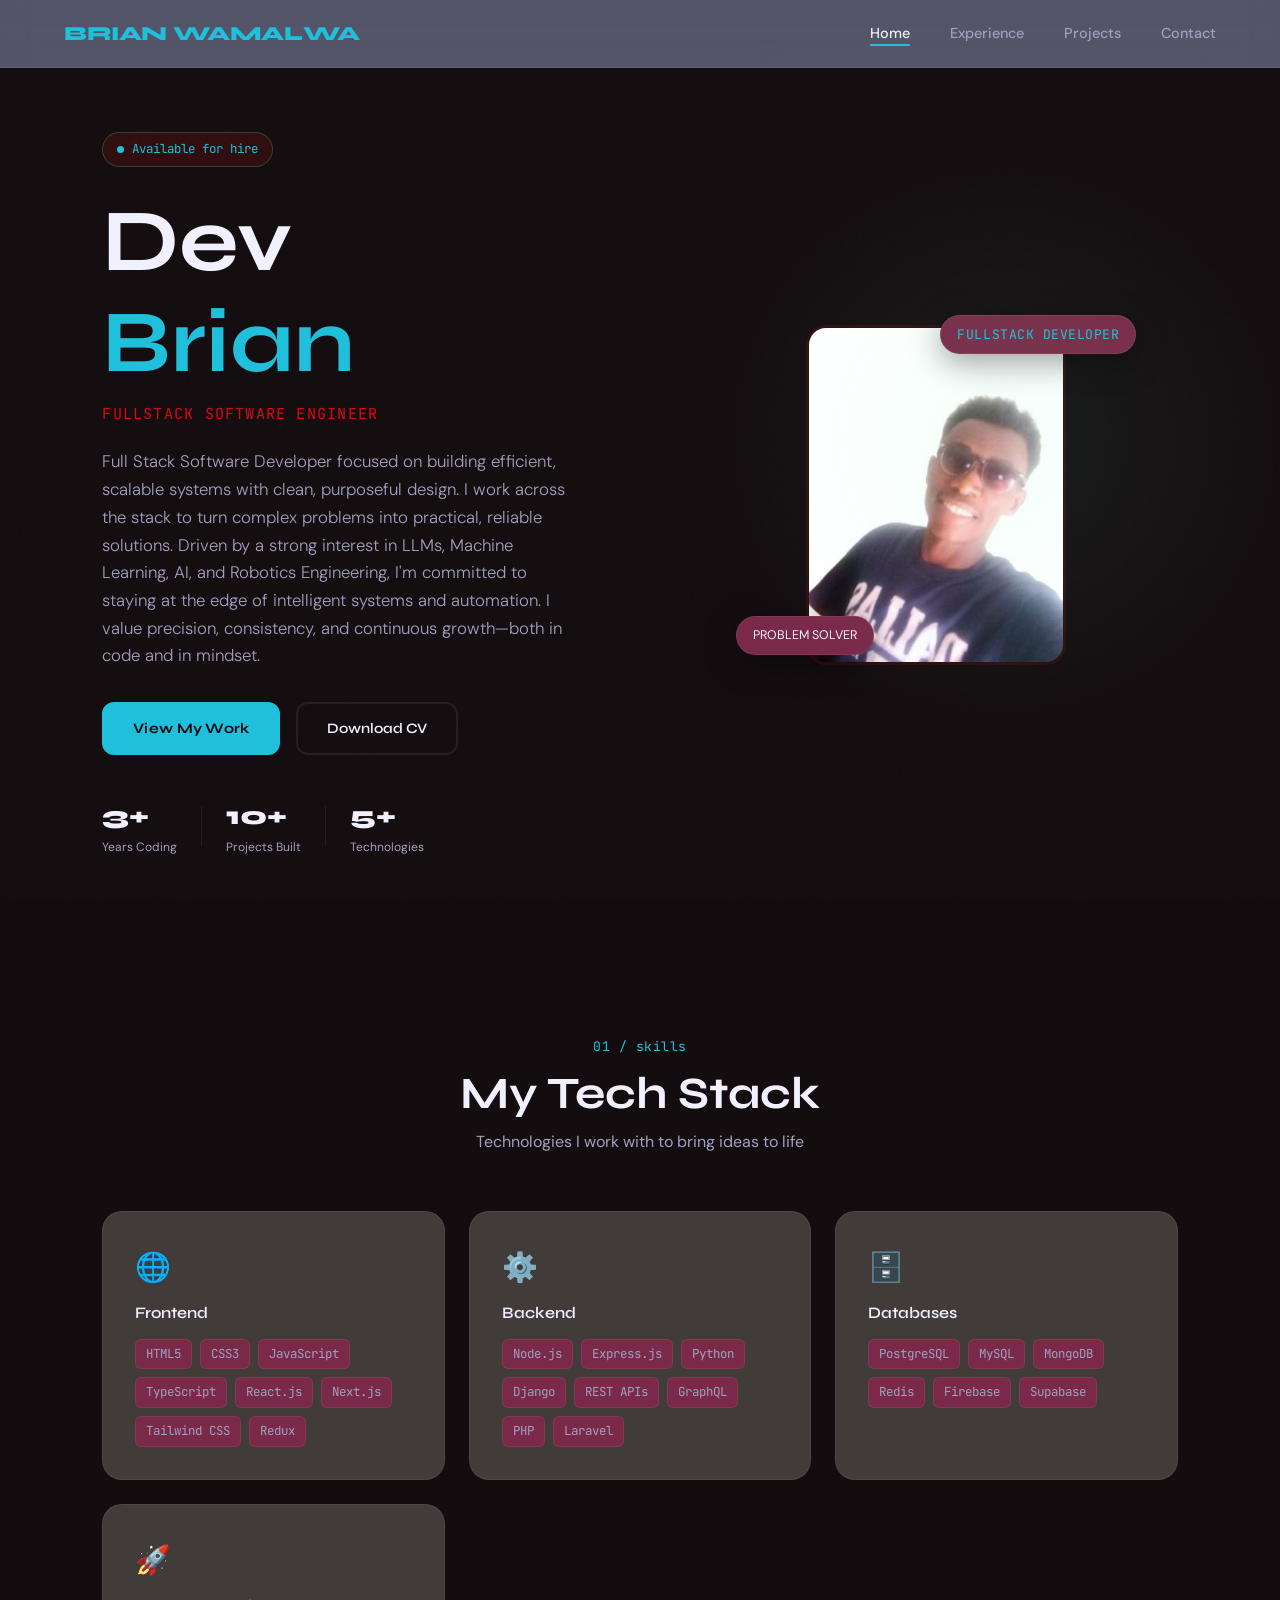
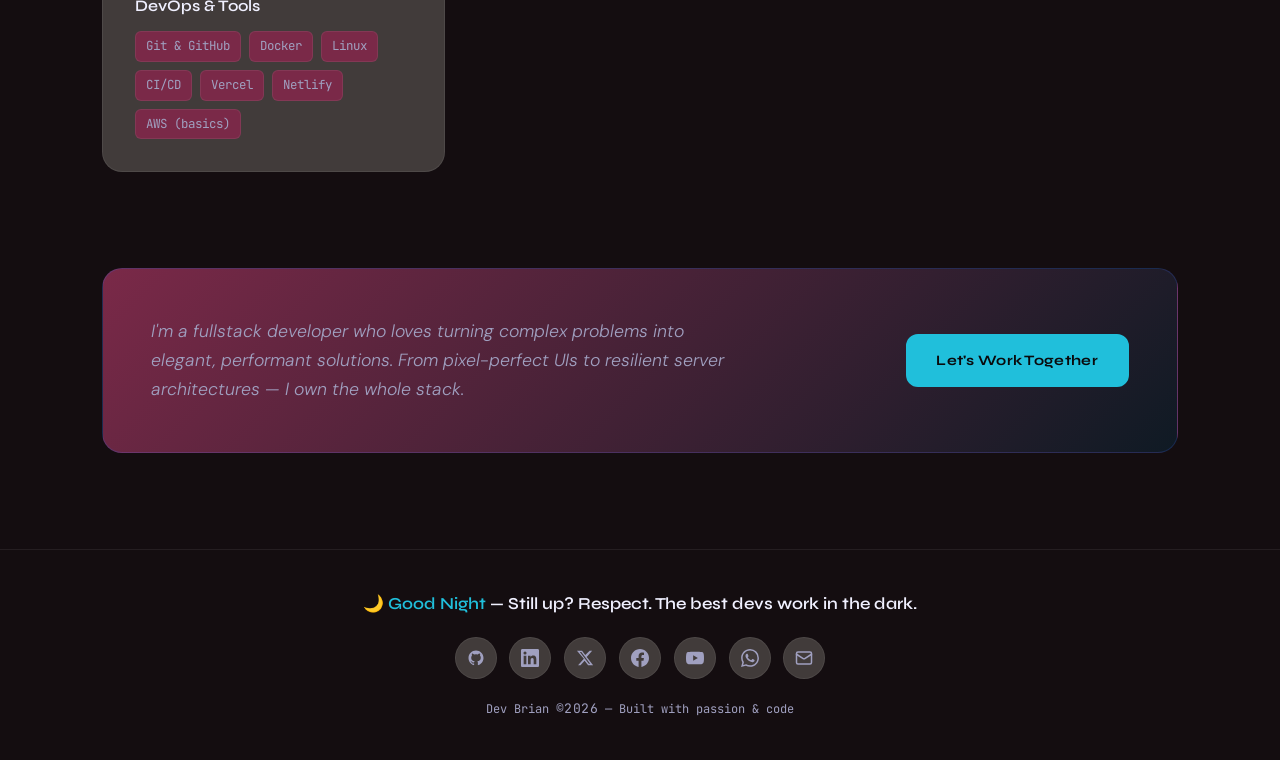
==== index.html @ 8bc1c00a "initial commit" ====
<!DOCTYPE html>
<html lang="en">

<head>
    <meta charset="UTF-8" />
    <meta name="viewport" content="width=device-width, initial-scale=1.0" />
    <title>Dev Brian | Fullstack Software Engineer</title>
    <link rel="preconnect" href="https://fonts.googleapis.com">
    <link rel="preconnect" href="https://fonts.gstatic.com" crossorigin>
    <link
        href="https://fonts.googleapis.com/css2?family=Syne:wght@400;600;700;800&family=DM+Sans:ital,wght@0,300;0,400;0,500;1,300&family=JetBrains+Mono:wght@400;500&display=swap"
        rel="stylesheet">
    <link rel="stylesheet" href="style.css">
</head>

<body>

    <!-- NAV -->
    <nav class="navbar">
        <div class="nav-brand">BRIAN WAMALWA</div>
        <button class="nav-toggle" id="navToggle" aria-label="Toggle menu">
            <span></span><span></span><span></span>
        </button>
        <ul class="nav-links" id="navLinks">
            <li><a href="index.html" class="active">Home</a></li>
            <li><a href="experience.html">Experience</a></li>
            <li><a href="projects.html">Projects</a></li>
            <li><a href="contact.html">Contact</a></li>
        </ul>
    </nav>

    <!-- HERO -->
    <section class="hero">
        <div class="hero-left">
            <div class="hero-tag"><span class="dot"></span> Available for hire</div>
            <h1 class="hero-name">Dev<br><span class="accent">Brian</span></h1>
            <p class="hero-title">Fullstack Software Engineer</p>
            <p class="hero-bio">
                <!-- UPDATE YOUR BIO HERE -->
                Full Stack Software Developer focused on building efficient, scalable systems with clean, purposeful
                design. I work
                across the stack to turn complex problems into practical, reliable solutions.

                Driven by a strong interest in LLMs, Machine Learning, AI, and Robotics Engineering, I'm committed to
                staying at the
                edge of intelligent systems and automation. I value precision, consistency, and continuous growth—both
                in code and in mindset.
            </p>
            <div class="hero-cta">
                <a href="projects.html" class="btn-primary">View My Work</a>
                <a href="public/resume.pdf" class="btn-outline" download>Download CV</a>
            </div>
            <div class="hero-stats">
                <div class="stat">
                    <span class="stat-num"><!-- UPDATE -->3+</span>
                    <span class="stat-label">Years Coding</span>
                </div>
                <div class="stat-divider"></div>
                <div class="stat">
                    <span class="stat-num"><!-- UPDATE -->10+</span>
                    <span class="stat-label">Projects Built</span>
                </div>
                <div class="stat-divider"></div>
                <div class="stat">
                    <span class="stat-num"><!-- UPDATE -->5+</span>
                    <span class="stat-label">Technologies</span>
                </div>
            </div>
        </div>
        <div class="hero-right">
            <div class="hero-img-wrap">

                <!-- REPLACE src WITH YOUR PHOTO -->
                <img src="public/brian.jpg" alt="Dev Brian" class="hero-img"
                    onerror="this.style.display='none';this.parentElement.querySelector('.hero-img-placeholder').style.display='flex'">
                <div class="hero-img-placeholder">DB</div>
            </div>
            <div class="floating-badge badge-1"><span class="mono">FULLSTACK DEVELOPER</span></div>
            <div class="floating-badge badge-2"> PROBLEM SOLVER</div>
        </div>
    </section>

    <!-- SKILLS -->
    <section class="skills-section" id="skills">
        <div class="section-header">
            <span class="section-label mono">01 / skills</span>
            <h2>My Tech Stack</h2>
            <p class="section-sub">Technologies I work with to bring ideas to life</p>
        </div>

        <div class="skills-grid">

            <div class="skill-card">
                <div class="skill-card-icon">🌐</div>
                <h3>Frontend</h3>
                <div class="skill-tags">
                    <span>HTML5</span><span>CSS3</span><span>JavaScript</span>
                    <span>TypeScript</span><span>React.js</span><span>Next.js</span>
                    <span>Tailwind CSS</span><span>Redux</span>
                </div>
            </div>

            <div class="skill-card">
                <div class="skill-card-icon">⚙️</div>
                <h3>Backend</h3>
                <div class="skill-tags">
                    <span>Node.js</span><span>Express.js</span><span>Python</span>
                    <span>Django</span><span>REST APIs</span><span>GraphQL</span>
                    <span>PHP</span><span>Laravel</span>
                </div>
            </div>

            <div class="skill-card">
                <div class="skill-card-icon">🗄️</div>
                <h3>Databases</h3>
                <div class="skill-tags">
                    <span>PostgreSQL</span><span>MySQL</span><span>MongoDB</span>
                    <span>Redis</span><span>Firebase</span><span>Supabase</span>
                </div>
            </div>

            <div class="skill-card">
                <div class="skill-card-icon">🚀</div>
                <h3>DevOps & Tools</h3>
                <div class="skill-tags">
                    <span>Git & GitHub</span><span>Docker</span><span>Linux</span>
                    <span>CI/CD</span><span>Vercel</span><span>Netlify</span>
                    <span>AWS (basics)</span>
                </div>
            </div>

        </div>
    </section>


    <!-- ABOUT STRIP -->
    <section class="about-strip">
        <div class="about-strip-inner">
            <p class="about-strip-text">
                <!-- UPDATE THIS BIO STRIP AS NEEDED -->
                I'm a fullstack developer who loves turning complex problems into elegant, performant solutions. From
                pixel-perfect UIs to resilient server architectures — I own the whole stack.
            </p>
            <a href="contact.html" class="btn-primary">Let's Work Together</a>
        </div>
    </section>

    <!-- FOOTER -->
    <footer class="footer">
        <p class="footer-greeting" id="footerGreeting"></p>
        <div class="footer-socials">
            <!-- UPDATE each href with your actual profile links -->
            <a href="https://github.com/Brisoft-ke" target="_blank" class="footer-social-link" title="GitHub">
                <svg width="18" height="18" viewBox="0 0 24 24" fill="currentColor">
                    <path
                        d="M12 2C6.477 2 2 6.477 2 12c0 4.418 2.865 8.166 6.839 9.489.5.092.682-.217.682-.482 0-.237-.009-.868-.013-1.703-2.782.604-3.369-1.342-3.369-1.342-.454-1.155-1.11-1.463-1.11-1.463-.908-.62.069-.608.069-.608 1.003.07 1.531 1.03 1.531 1.03.892 1.529 2.341 1.087 2.91.832.092-.647.35-1.088.636-1.338-2.22-.253-4.555-1.11-4.555-4.943 0-1.091.39-1.984 1.029-2.683-.103-.253-.446-1.27.098-2.647 0 0 .84-.269 2.75 1.025A9.564 9.564 0 0112 6.844a9.59 9.59 0 012.504.337c1.909-1.294 2.747-1.025 2.747-1.025.546 1.377.202 2.394.1 2.647.64.699 1.028 1.592 1.028 2.683 0 3.842-2.339 4.687-4.566 4.935.359.309.678.919.678 1.852 0 1.336-.012 2.415-.012 2.741 0 .267.18.578.688.48C19.138 20.163 22 16.418 22 12c0-5.523-4.477-10-10-10z" />
                </svg>
            </a>
            <a href="https://linkedin.com/in/dev-brian-3a4707363" target="_blank" class="footer-social-link"
                title="LinkedIn">
                <svg width="18" height="18" viewBox="0 0 24 24" fill="currentColor">
                    <path
                        d="M20.447 20.452h-3.554v-5.569c0-1.328-.027-3.037-1.852-3.037-1.853 0-2.136 1.445-2.136 2.939v5.667H9.351V9h3.414v1.561h.046c.477-.9 1.637-1.85 3.37-1.85 3.601 0 4.267 2.37 4.267 5.455v6.286zM5.337 7.433a2.062 2.062 0 01-2.063-2.065 2.064 2.064 0 112.063 2.065zm1.782 13.019H3.555V9h3.564v11.452zM22.225 0H1.771C.792 0 0 .774 0 1.729v20.542C0 23.227.792 24 1.771 24h20.451C23.2 24 24 23.227 24 22.271V1.729C24 .774 23.2 0 22.222 0h.003z" />
                </svg>
            </a>
            <a href="https://twitter.com/dev_brianke" target="_blank" class="footer-social-link" title="Twitter / X">
                <svg width="18" height="18" viewBox="0 0 24 24" fill="currentColor">
                    <path
                        d="M18.244 2.25h3.308l-7.227 8.26 8.502 11.24H16.17l-4.714-6.231-5.401 6.231H2.744l7.737-8.835L1.254 2.25H8.08l4.253 5.622zm-1.161 17.52h1.833L7.084 4.126H5.117z" />

                </svg>
                <a href="https://www.facebook.com/profile.php?id=100082407910620" target="_blank"
                    class="footer-social-link" title="Facebook">
                    <svg width="18" height="18" viewBox="0 0 24 24" fill="currentColor">
                        <path
                            d="M24 12.073c0-6.627-5.373-12-12-12s-12 5.373-12 12c0 5.994 4.388 10.954 10.125 11.854v-8.385H7.078v-3.47h3.047V9.43c0-3.007 1.792-4.669 4.533-4.669 1.312 0 2.686.235 2.686.235v2.953H15.83c-1.491 0-1.956.925-1.956 1.874v2.25h3.328l-.532 3.47h-2.796v8.385C19.612 23.027 24 18.062 24 12.073z" />
                    </svg> </a>
                <a href="http://www.youtube.com/@Devbrian254" target="_blank" class="footer-social-link"
                    title="YouTube">
                    <svg width="18" height="18" viewBox="0 0 24 24" fill="currentColor">
                        <path
                            d="M23.498 6.186a3.016 3.016 0 0 0-2.122-2.136C19.505 3.545 12 3.545 12 3.545s-7.505 0-9.377.505A3.017 3.017 0 0 0 .502 6.186C0 8.07 0 12 0 12s0 3.93.502 5.814a3.016 3.016 0 0 0 2.122 2.136c1.871.505 9.376.505 9.376.505s7.505 0 9.377-.505a3.015 3.015 0 0 0 2.122-2.136C24 15.93 24 12 24 12s0-3.93-.502-5.814zM9.545 15.568V8.432L15.818 12l-6.273 3.568z" />
                    </svg> </a>
            </a>
            <a href="https://wa.me/254721611767" target="_blank" class="footer-social-link" title="WhatsApp">
                <svg width="18" height="18" viewBox="0 0 24 24" fill="currentColor">
                    <path
                        d="M17.472 14.382c-.297-.149-1.758-.867-2.03-.967-.273-.099-.471-.148-.67.15-.197.297-.767.966-.94 1.164-.173.199-.347.223-.644.075-.297-.15-1.255-.463-2.39-1.475-.883-.788-1.48-1.761-1.653-2.059-.173-.297-.018-.458.13-.606.134-.133.298-.347.446-.52.149-.174.198-.298.298-.497.099-.198.05-.371-.025-.52-.075-.149-.669-1.612-.916-2.207-.242-.579-.487-.5-.669-.51-.173-.008-.371-.01-.57-.01-.198 0-.52.074-.792.372-.272.297-1.04 1.016-1.04 2.479 0 1.462 1.065 2.875 1.213 3.074.149.198 2.096 3.2 5.077 4.487.709.306 1.262.489 1.694.625.712.227 1.36.195 1.871.118.571-.085 1.758-.719 2.006-1.413.248-.694.248-1.289.173-1.413-.074-.124-.272-.198-.57-.347m-5.421 7.403h-.004a9.87 9.87 0 01-5.031-1.378l-.361-.214-3.741.982.998-3.648-.235-.374a9.86 9.86 0 01-1.51-5.26c.001-5.45 4.436-9.884 9.888-9.884 2.64 0 5.122 1.03 6.988 2.898a9.825 9.825 0 012.893 6.994c-.003 5.45-4.437 9.884-9.885 9.884m8.413-18.297A11.815 11.815 0 0012.05 0C5.495 0 .16 5.335.157 11.892c0 2.096.547 4.142 1.588 5.945L.057 24l6.305-1.654a11.882 11.882 0 005.683 1.448h.005c6.554 0 11.89-5.335 11.893-11.893a11.821 11.821 0 00-3.48-8.413z" />
                </svg>
            </a>
            <a href="mailto:wamalwabrian337@gmail.com" class="footer-social-link" title="Email">
                <svg width="18" height="18" viewBox="0 0 24 24" fill="none" stroke="currentColor" stroke-width="2"
                    stroke-linecap="round" stroke-linejoin="round">
                    <rect x="2" y="4" width="20" height="16" rx="2" />
                    <path d="m22 7-8.97 5.7a1.94 1.94 0 0 1-2.06 0L2 7" />
                </svg>
            </a>
        </div>
        <p class="footer-copy">Dev Brian <span class="mono">©2026</span> — Built with passion & code</p>
    </footer>

    <script src="main.js"></script>
</body>

</html>
---- style.css ----
/* ============================================================
   DEV BRIAN PORTFOLIO — style.css
   Dark theme · Syne + DM Sans + JetBrains Mono
   ============================================================ */

/* ---------- RESET & VARIABLES ---------- */
*,
*::before,
*::after {
    box-sizing: border-box;
    margin: 0;
    padding: 0;
}

:root {
    /* ── Backgrounds ── */
    --bg: #140d10;
    --bg2: #413b3a;
    --bg3: #7a2948;
    --border: rgba(255, 255, 255, 0.07);

    /* ── Text ── */
    --text: #f0f0ff;
    --text-muted: #a0a0c0;

    /* ── Accents ── */
    --accent: #20bfdb;
    --accent2: #d60a14;
    --accent-dim: rgba(236, 26, 11, 0.12);
    --accent-cyan: #05c2e7;

    /* ── Unchanged ── */
    --font-display: 'Syne', sans-serif;
    --font-body: 'DM Sans', sans-serif;
    --font-mono: 'JetBrains Mono', monospace;
    --radius: 12px;
    --radius-lg: 20px;
    --nav-h: 68px;
    --transition: 0.3s cubic-bezier(0.4, 0, 0.2, 1);
}


html {
    scroll-behavior: smooth;
}

body {
    background: var(--bg);
    color: var(--text);
    font-family: var(--font-body);
    font-size: 16px;
    line-height: 1.65;
    min-height: 100vh;
    overflow-x: hidden;
}

/* noise grain overlay */
body::before {
    content: '';
    position: fixed;
    inset: 0;
    background-image: url("data:image/svg+xml,%3Csvg viewBox='0 0 256 256' xmlns='http://www.w3.org/2000/svg'%3E%3Cfilter id='n'%3E%3CfeTurbulence type='fractalNoise' baseFrequency='0.9' numOctaves='4' stitchTiles='stitch'/%3E%3C/filter%3E%3Crect width='100%25' height='100%25' filter='url(%23n)' opacity='0.03'/%3E%3C/svg%3E");
    pointer-events: none;
    z-index: 0;
    opacity: 0.5;
}

/* ---------- TYPOGRAPHY ---------- */
h1,
h2,
h3 {
    font-family: var(--font-display);
    font-weight: 700;
    line-height: 1.15;
}

h1 {
    font-size: clamp(2.8rem, 7vw, 5.5rem);
}

h2 {
    font-size: clamp(1.8rem, 4vw, 2.8rem);
}

h3 {
    font-size: 1.15rem;
    font-weight: 600;
}

.mono {
    font-family: var(--font-mono);
    font-size: 0.82rem;
    letter-spacing: 0.04em;
}

.accent {
    color: var(--accent);
}

a {
    color: inherit;
    text-decoration: none;
}

/* ---------- NAVBAR ---------- */
.navbar {
    position: fixed;
    top: 0;
    left: 0;
    right: 0;
    z-index: 100;
    display: flex;
    align-items: center;
    justify-content: space-between;
    height: var(--nav-h);
    padding: 0 clamp(1.5rem, 5vw, 4rem);
    background: rgba(94, 98, 121, 0.85);
    backdrop-filter: blur(16px);
    border-bottom: 1px solid var(--border);
}

.nav-brand {
    font-family: var(--font-display);
    font-weight: 800;
    font-size: 1.25rem;
    color: var(--accent);
    letter-spacing: -0.02em;
}

.nav-links {
    list-style: none;
    display: flex;
    gap: 2.5rem;
}

.nav-links a {
    font-size: 0.9rem;
    font-weight: 500;
    color: var(--text-muted);
    position: relative;
    transition: color var(--transition);
}

.nav-links a::after {
    content: '';
    position: absolute;
    bottom: -4px;
    left: 0;
    width: 0;
    height: 2px;
    background: var(--accent);
    transition: width var(--transition);
    border-radius: 2px;
}

.nav-links a:hover,
.nav-links a.active {
    color: var(--text);
}

.nav-links a:hover::after,
.nav-links a.active::after {
    width: 100%;
}

.nav-toggle {
    display: none;
    flex-direction: column;
    gap: 5px;
    background: none;
    border: none;
    cursor: pointer;
    padding: 4px;
}

.nav-toggle span {
    display: block;
    width: 24px;
    height: 2px;
    background: var(--text);
    border-radius: 2px;
    transition: var(--transition);
}

/* ---------- HERO ---------- */
.hero {
    min-height: 100vh;
    padding: calc(var(--nav-h) + 4rem) clamp(1.5rem, 8vw, 8rem) 5rem;
    display: flex;
    align-items: center;
    gap: 4rem;
    position: relative;
}

/* radial glow behind hero */
.hero::after {
    content: '';
    position: absolute;
    top: 15%;
    left: 55%;
    width: 600px;
    height: 600px;
    background: radial-gradient(circle, rgba(110, 255, 194, 0.07) 0%, transparent 70%);
    pointer-events: none;
}

.hero-left {
    flex: 1;
    max-width: 600px;
}

.hero-right {
    flex: 0 0 340px;
    position: relative;
    display: flex;
    justify-content: center;
}

.hero-tag {
    display: inline-flex;
    align-items: center;
    gap: 8px;
    background: var(--accent-dim);
    border: 1px solid rgba(110, 255, 194, 0.2);
    border-radius: 100px;
    padding: 6px 14px;
    font-size: 0.78rem;
    font-family: var(--font-mono);
    color: var(--accent);
    margin-bottom: 1.5rem;
    animation: fadeUp 0.6s ease both;
}

.dot {
    width: 7px;
    height: 7px;
    border-radius: 50%;
    background: var(--accent);
    animation: pulse 2s ease infinite;
}

@keyframes pulse {

    0%,
    100% {
        opacity: 1;
        transform: scale(1);
    }

    50% {
        opacity: 0.4;
        transform: scale(0.7);
    }
}

.hero-name {
    animation: fadeUp 0.7s 0.1s ease both;
    margin-bottom: 0.5rem;
}

.hero-title {
    font-family: var(--font-mono);
    font-size: 0.95rem;
    color: var(--accent2);
    letter-spacing: 0.08em;
    text-transform: uppercase;
    margin-bottom: 1.4rem;
    animation: fadeUp 0.7s 0.2s ease both;
}

.hero-bio {
    font-size: 1.05rem;
    color: var(--text-muted);
    max-width: 480px;
    margin-bottom: 2rem;
    font-weight: 300;
    animation: fadeUp 0.7s 0.3s ease both;
}

.hero-cta {
    display: flex;
    gap: 1rem;
    flex-wrap: wrap;
    margin-bottom: 2.5rem;
    animation: fadeUp 0.7s 0.4s ease both;
}

.btn-primary {
    display: inline-block;
    background: var(--accent);
    color: #0a0a0c;
    font-family: var(--font-display);
    font-weight: 700;
    font-size: 0.9rem;
    padding: 0.8rem 1.8rem;
    border-radius: var(--radius);
    transition: var(--transition);
    letter-spacing: 0.02em;
    border: 2px solid var(--accent);
}

.btn-primary:hover {
    background: transparent;
    color: var(--accent);
    transform: translateY(-2px);
    box-shadow: 0 8px 30px rgba(110, 255, 194, 0.15);
}

.btn-outline {
    display: inline-block;
    background: transparent;
    color: var(--text);
    font-family: var(--font-display);
    font-weight: 600;
    font-size: 0.9rem;
    padding: 0.8rem 1.8rem;
    border-radius: var(--radius);
    border: 2px solid var(--border);
    transition: var(--transition);
}

.btn-outline:hover {
    border-color: var(--accent);
    color: var(--accent);
    transform: translateY(-2px);
}

.hero-stats {
    display: flex;
    align-items: center;
    gap: 1.5rem;
    animation: fadeUp 0.7s 0.5s ease both;
}

.stat {
    display: flex;
    flex-direction: column;
}

.stat-num {
    font-family: var(--font-display);
    font-size: 1.6rem;
    font-weight: 800;
    color: var(--text);
}

.stat-label {
    font-size: 0.75rem;
    color: var(--text-muted);
}

.stat-divider {
    width: 1px;
    height: 40px;
    background: var(--border);
}

/* Hero image */
.hero-img-wrap {
    position: relative;
    width: 260px;
    height: 340px;
    /* taller to fit portrait photo */
    animation: fadeUp 0.8s 0.3s ease both;
}

.hero-img {
    width: 260px;
    height: 340px;
    border-radius: 20px;
    object-fit: cover;
    object-position: top center;
    display: block;
    border: 3px solid var(--accent-dim);
    transition: transform 0.3s ease;
}

.hero-img:hover {
    transform: scale(1.05);
}

.hero-img-placeholder {
    width: 260px;
    height: 260px;
    border-radius: 20px;
    background: var(--bg3);
    border: 3px solid var(--border);
    display: none;
    align-items: center;
    justify-content: center;
    font-family: var(--font-display);
    font-size: 3rem;
    font-weight: 800;
    color: var(--accent);
}


.floating-badge {
    position: absolute;
    background: var(--bg3);
    border: 1px solid var(--border);
    border-radius: 100px;
    padding: 8px 16px;
    font-size: 0.78rem;
    white-space: nowrap;
    box-shadow: 0 8px 32px rgba(0, 0, 0, 0.4);
}

.badge-1 {
    top: -10px;
    right: -30px;
    color: var(--accent);
    animation: float1 4s ease-in-out infinite;
}

.badge-2 {
    bottom: 10px;
    left: -30px;
    animation: float2 4s 1s ease-in-out infinite;
}

@keyframes float1 {

    0%,
    100% {
        transform: translateY(0)
    }

    50% {
        transform: translateY(-10px)
    }
}

@keyframes float2 {

    0%,
    100% {
        transform: translateY(0)
    }

    50% {
        transform: translateY(8px)
    }
}

/* ---------- SECTION COMMONS ---------- */
.section-header {
    text-align: center;
    margin-bottom: 3.5rem;
}

.section-label {
    display: inline-block;
    color: var(--accent);
    margin-bottom: 0.6rem;
}

.section-sub {
    color: var(--text-muted);
    margin-top: 0.6rem;
    font-size: 1rem;
}

/* ---------- SKILLS SECTION ---------- */
.skills-section {
    padding: 6rem clamp(1.5rem, 8vw, 8rem);
    position: relative;
}

.skills-grid {
    display: grid;
    grid-template-columns: repeat(auto-fit, minmax(260px, 1fr));
    gap: 1.5rem;
}

.skill-card {
    background: var(--bg2);
    border: 1px solid var(--border);
    border-radius: var(--radius-lg);
    padding: 2rem;
    transition: var(--transition);
    position: relative;
    overflow: hidden;
}

.skill-card::before {
    content: '';
    position: absolute;
    inset: 0;
    background: linear-gradient(135deg, rgba(110, 255, 194, 0.04) 0%, transparent 60%);
    opacity: 0;
    transition: var(--transition);
}

.skill-card:hover {
    border-color: rgba(110, 255, 194, 0.25);
    transform: translateY(-4px);
}

.skill-card:hover::before {
    opacity: 1;
}

.skill-card-icon {
    font-size: 1.8rem;
    margin-bottom: 0.8rem;
}

.skill-card h3 {
    margin-bottom: 1rem;
    font-size: 1rem;
    color: var(--text);
}

.skill-tags {
    display: flex;
    flex-wrap: wrap;
    gap: 0.5rem;
}

.skill-tags span {
    background: var(--bg3);
    border: 1px solid var(--border);
    border-radius: 6px;
    padding: 4px 10px;
    font-size: 0.78rem;
    font-family: var(--font-mono);
    color: var(--text-muted);
    transition: var(--transition);
}

.skill-card:hover .skill-tags span {
    border-color: rgba(110, 255, 194, 0.15);
    color: var(--text);
}

/* ---------- ABOUT STRIP ---------- */
.about-strip {
    margin: 0 clamp(1.5rem, 8vw, 8rem) 6rem;
    background: linear-gradient(135deg, var(--bg3) 0%, #0f1a24 100%);
    border: 1px solid rgba(61, 107, 250, 0.2);
    border-radius: var(--radius-lg);
    padding: 3rem;
}

.about-strip-inner {
    display: flex;
    align-items: center;
    justify-content: space-between;
    gap: 2rem;
    flex-wrap: wrap;
}

.about-strip-text {
    font-size: 1.1rem;
    color: var(--text-muted);
    max-width: 600px;
    font-style: italic;
    font-weight: 300;
}

/* ---------- PAGE HERO (inner pages) ---------- */
.page-hero {
    padding: calc(var(--nav-h) + 4rem) clamp(1.5rem, 8vw, 8rem) 3rem;
    display: flex;
    flex-direction: column;
    gap: 0.5rem;
}

.page-hero h1 {
    font-size: clamp(2.2rem, 5vw, 3.8rem);
}

.page-hero p {
    color: var(--text-muted);
    font-size: 1.05rem;
}

/* ---------- EXPERIENCE / TIMELINE ---------- */
.experience-section {
    padding: 1rem clamp(1.5rem, 8vw, 8rem) 6rem;
}

.timeline {
    position: relative;
    padding-left: 2rem;
}

.timeline::before {
    content: '';
    position: absolute;
    left: 7px;
    top: 0;
    bottom: 0;
    width: 2px;
    background: linear-gradient(to bottom, var(--accent), var(--accent2), transparent);
    border-radius: 2px;
}

.timeline-item {
    position: relative;
    padding-bottom: 3rem;
    padding-left: 2rem;
}

.timeline-dot {
    position: absolute;
    left: -2rem;
    top: 5px;
    width: 16px;
    height: 16px;
    border-radius: 50%;
    background: var(--accent);
    border: 3px solid var(--bg);
    box-shadow: 0 0 0 3px var(--accent-dim);
}

.timeline-content {
    background: var(--bg2);
    border: 1px solid var(--border);
    border-radius: var(--radius-lg);
    padding: 1.8rem;
    transition: var(--transition);
}

.timeline-content:hover {
    border-color: rgba(29, 4, 58, 0.2);
    transform: translateX(4px);
}

.timeline-meta {
    display: flex;
    gap: 1rem;
    align-items: center;
    margin-bottom: 0.6rem;
    flex-wrap: wrap;
}

.timeline-date {
    color: var(--accent);
}

.timeline-type {
    background: var(--bg3);
    border: 1px solid var(--border);
    padding: 2px 10px;
    border-radius: 100px;
    font-size: 0.72rem;
    color: var(--text-muted);
    font-family: var(--font-mono);
}

.timeline-role {
    font-size: 1.2rem;
    margin-bottom: 0.3rem;
    font-family: var(--font-display);
}

.timeline-company {
    color: var(--accent2);
    font-size: 0.9rem;
    margin-bottom: 1rem;
    font-family: var(--font-mono);
}

.timeline-bullets {
    list-style: none;
    display: flex;
    flex-direction: column;
    gap: 0.5rem;
    margin-bottom: 1rem;
}

.timeline-bullets li {
    color: var(--text-muted);
    font-size: 0.92rem;
    padding-left: 1.2rem;
    position: relative;
}

.timeline-bullets li::before {
    content: '→';
    position: absolute;
    left: 0;
    color: var(--accent);
    font-size: 0.75rem;
}

.timeline-tags {
    display: flex;
    flex-wrap: wrap;
    gap: 0.4rem;
}

.timeline-tags span {
    background: var(--bg3);
    border: 1px solid var(--border);
    padding: 3px 10px;
    border-radius: 6px;
    font-size: 0.75rem;
    font-family: var(--font-mono);
    color: var(--text-muted);
}

/* ---------- PROJECTS ---------- */
.projects-section {
    padding: 1rem clamp(1.5rem, 8vw, 8rem) 6rem;
}

.filter-bar {
    display: flex;
    gap: 0.6rem;
    flex-wrap: wrap;
    margin-bottom: 2.5rem;
}

.filter-btn {
    background: var(--bg2);
    border: 1px solid var(--border);
    border-radius: 100px;
    padding: 6px 18px;
    font-size: 0.82rem;
    font-family: var(--font-mono);
    color: var(--text-muted);
    cursor: pointer;
    transition: var(--transition);
}

.filter-btn:hover,
.filter-btn.active {
    background: var(--accent-dim);
    border-color: var(--accent);
    color: var(--accent);
}

.projects-grid {
    display: grid;
    grid-template-columns: repeat(auto-fill, minmax(320px, 1fr));
    gap: 1.8rem;
}

.project-card {
    background: var(--bg2);
    border: 1px solid var(--border);
    border-radius: var(--radius-lg);
    overflow: hidden;
    transition: var(--transition);
}

.project-card:hover {
    border-color: rgba(81, 238, 172, 0.2);
    transform: translateY(-6px);
    box-shadow: 0 20px 60px rgba(0, 0, 0, 0.4);
}

.project-img-wrap {
    position: relative;
    overflow: hidden;
    height: 200px;
    background: var(--bg3);
}

.project-img-wrap img {
    width: 100%;
    height: 100%;
    object-fit: cover;
    display: block;
    transition: transform 0.5s ease;
}

.project-card:hover .project-img-wrap img {
    transform: scale(1.05);
}

.project-img-wrap.no-img {
    display: flex;
    align-items: center;
    justify-content: center;
    font-family: var(--font-mono);
    color: var(--text-muted);
    font-size: 0.8rem;
}

.project-img-wrap.no-img::after {
    content: 'No preview';
}

.project-overlay {
    position: absolute;
    inset: 0;
    background: rgba(10, 10, 12, 0.85);
    display: flex;
    align-items: center;
    justify-content: center;
    gap: 1rem;
    opacity: 0;
    transition: var(--transition);
}

.project-card:hover .project-overlay {
    opacity: 1;
}

.project-link,
.project-link-gh {
    padding: 8px 16px;
    border-radius: var(--radius);
    font-size: 0.82rem;
    font-family: var(--font-mono);
    transition: var(--transition);
}

.project-link {
    background: var(--accent);
    color: #1c1c8a;
    font-weight: 600;
}

.project-link:hover {
    background: #fff;
}

.project-link-gh {
    background: var(--bg3);
    color: var(--text);
    border: 1px solid var(--border);
}

.project-link-gh:hover {
    border-color: var(--accent);
    color: var(--accent);
}

.project-info {
    padding: 1.5rem;
}

.project-meta {
    display: flex;
    justify-content: space-between;
    align-items: center;
    margin-bottom: 0.6rem;
}

.project-cat {
    color: var(--accent);
}

.project-year {
    color: var(--text-muted);
}

.project-info h3 {
    margin-bottom: 0.5rem;
}

.project-info p {
    font-size: 0.9rem;
    color: var(--text-muted);
    margin-bottom: 1rem;
}

.project-stack {
    display: flex;
    flex-wrap: wrap;
    gap: 0.4rem;
}

.project-stack span {
    background: var(--bg3);
    border: 1px solid var(--border);
    padding: 3px 10px;
    border-radius: 6px;
    font-size: 0.75rem;
    font-family: var(--font-mono);
    color: var(--text-muted);
}

/* ---------- CONTACT ---------- */
.contact-section {
    padding: 1rem clamp(1.5rem, 8vw, 8rem) 6rem;
}

.contact-grid {
    display: grid;
    grid-template-columns: 1fr 1.4fr;
    gap: 4rem;
    align-items: start;
}

.contact-info h2 {
    margin-bottom: 1rem;
}

.contact-sub {
    color: var(--text-muted);
    margin-bottom: 2rem;
    font-size: 1rem;
}

.contact-links {
    display: flex;
    flex-direction: column;
    gap: 1rem;
}

.contact-item {
    display: flex;
    align-items: center;
    gap: 1rem;
    background: var(--bg2);
    border: 1px solid var(--border);
    border-radius: var(--radius);
    padding: 1rem 1.2rem;
    transition: var(--transition);
}

.contact-item:hover {
    border-color: rgba(23, 190, 8, 0.25);
    transform: translateX(4px);
}

.contact-icon {
    font-size: 1.4rem;
}

.contact-item-label {
    display: block;
    color: var(--accent);
    margin-bottom: 2px;
}

.contact-item-value {
    color: var(--text-muted);
    font-size: 0.9rem;
}

/* Contact form */
.contact-form {
    display: flex;
    flex-direction: column;
    gap: 1.2rem;
}

.form-group {
    display: flex;
    flex-direction: column;
    gap: 0.4rem;
}

.form-group label {
    font-size: 0.82rem;
    color: var(--text-muted);
    font-family: var(--font-mono);
    letter-spacing: 0.04em;
}

.form-group input,
.form-group textarea {
    background: var(--bg2);
    border: 1px solid var(--border);
    border-radius: var(--radius);
    padding: 0.85rem 1rem;
    color: var(--text);
    font-family: var(--font-body);
    font-size: 0.95rem;
    transition: var(--transition);
    outline: none;
    resize: vertical;
}

.form-group input:focus,
.form-group textarea:focus {
    border-color: var(--accent);
    box-shadow: 0 0 0 3px var(--accent-dim);
}

.form-group input::placeholder,
.form-group textarea::placeholder {
    color: var(--text-muted);
}

.full-width {
    width: 100%;
    justify-content: center;
    text-align: center;
}

.form-note {
    color: var(--text-muted);
    margin-top: 0.5rem;
    font-size: 0.75rem;
}

/* ---------- FOOTER ---------- */
.footer {
    border-top: 1px solid var(--border);
    padding: 2.5rem clamp(1.5rem, 8vw, 8rem);
    display: flex;
    flex-direction: column;
    align-items: center;
    gap: 1.2rem;
    font-size: 0.85rem;
    color: var(--text-muted);
    text-align: center;
}

.footer-greeting {
    font-family: var(--font-display);
    font-size: 1.05rem;
    font-weight: 600;
    color: var(--text);
}

.footer-greeting span {
    color: var(--accent);
}

.footer-socials {
    display: flex;
    gap: 0.8rem;
    flex-wrap: wrap;
    justify-content: center;
}

.footer-social-link {
    display: flex;
    align-items: center;
    justify-content: center;
    width: 42px;
    height: 42px;
    border-radius: 50%;
    background: var(--bg2);
    border: 1px solid var(--border);
    font-size: 1.1rem;
    transition: var(--transition);
    text-decoration: none;
    color: var(--text-muted);
}

.footer-social-link:hover {
    border-color: var(--accent);
    background: var(--accent-dim);
    color: var(--accent);
    transform: translateY(-3px);
    box-shadow: 0 8px 20px rgba(105, 180, 130, 0.15);
}

.footer-copy {
    font-family: var(--font-mono);
    font-size: 0.75rem;
    color: var(--text-muted);
}

/* ============================================================
   COLOR THEMES — uncomment ONE block to switch theme
   ============================================================

   HOW TO CHANGE COLOR THEME:
   1. Find the :root block at the top of this file
   2. Replace --accent and --accent2 and --accent-dim values
      with one of the presets below

   --- THEME: Cyber Yellow ---
   --accent:    #f5e642;
   --accent2:   #fa8c3d;
   --accent-dim:rgba(245,230,66,0.12);

   --- THEME: Rose Pink ---
   --accent:    #ff6eb4;
   --accent2:   #c44dff;
   --accent-dim:rgba(255,110,180,0.12);

   --- THEME: Ice Blue ---
   --accent:    #5ddcff;
   --accent2:   #3d6bfa;
   --accent-dim:rgba(93,220,255,0.12);

   --- THEME: Warm Orange ---
   --accent:    #ff8c42;
   --accent2:   #ffcc00;
   --accent-dim:rgba(255,140,66,0.12);

   --- THEME: Pure White (minimal) ---
   --accent:    #ffffff;
   --accent2:   #aaaaaa;
   --accent-dim:rgba(255,255,255,0.08);

   Current theme: Electric Mint (default)
   --accent:    #6effc2;
   --accent2:   #3d6bfa;
   --accent-dim:rgba(110,255,194,0.12);
   ============================================================ */

/* ---------- ANIMATIONS ---------- */
@keyframes fadeUp {
    from {
        opacity: 0;
        transform: translateY(24px);
    }

    to {
        opacity: 1;
        transform: translateY(0);
    }
}

/* ---------- RESPONSIVE ---------- */
@media (max-width: 900px) {
    .hero {
        flex-direction: column-reverse;
        text-align: center;
        padding-top: calc(var(--nav-h) + 3rem);
    }

    .hero-right {
        flex: 0;
    }

    .hero-left {
        max-width: 100%;
    }

    .hero-bio {
        margin-inline: auto;
    }

    .hero-cta {
        justify-content: center;
    }

    .hero-stats {
        justify-content: center;
    }

    .badge-1,
    .badge-2 {
        display: none;
    }

    .contact-grid {
        grid-template-columns: 1fr;
    }

    .about-strip-inner {
        flex-direction: column;
    }
}

@media (max-width: 640px) {
    .nav-links {
        display: none;
        flex-direction: column;
        position: fixed;
        top: var(--nav-h);
        left: 0;
        right: 0;
        background: rgba(13, 13, 41, 0.98);
        backdrop-filter: blur(20px);
        padding: 2rem;
        border-bottom: 1px solid var(--border);
        gap: 1.5rem;
    }

    .nav-links.open {
        display: flex;
    }

    .nav-toggle {
        display: flex;
    }

    .skills-grid {
        grid-template-columns: 1fr;
    }

    .projects-grid {
        grid-template-columns: 1fr;
    }
}
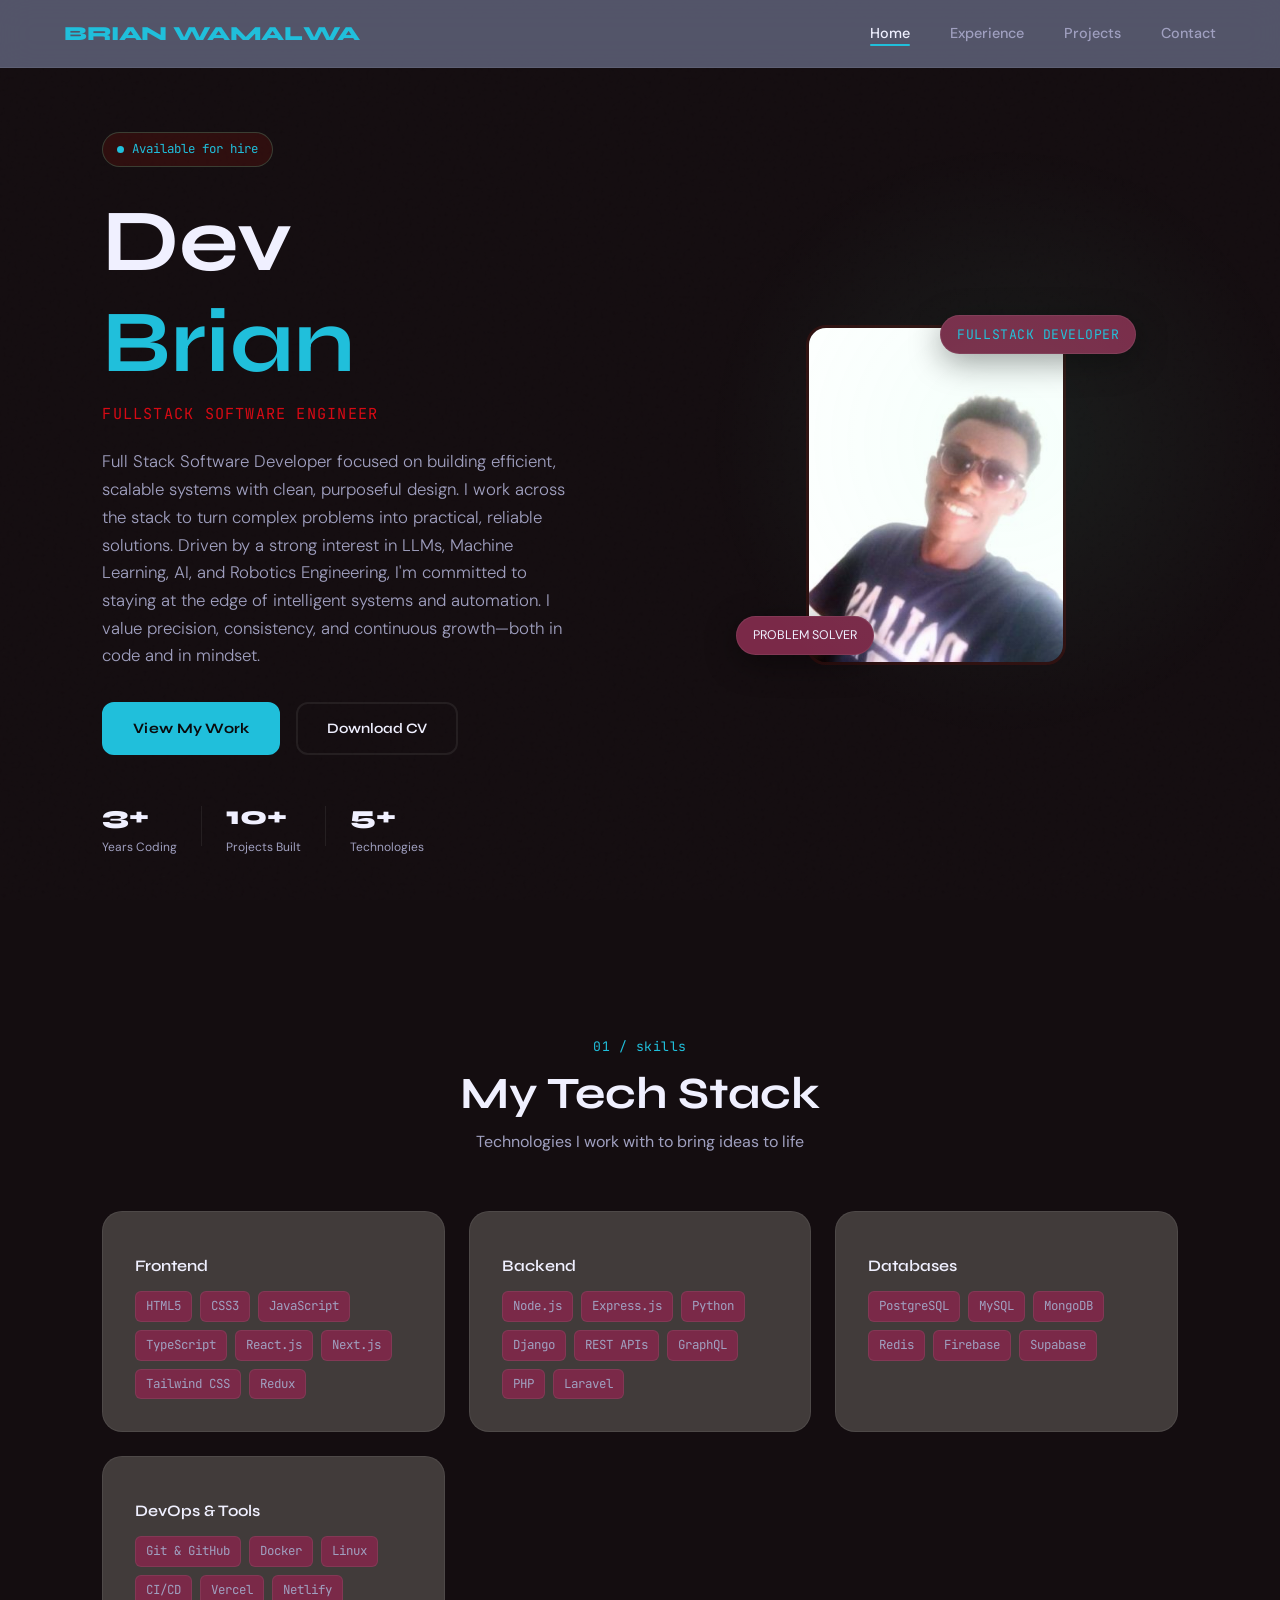
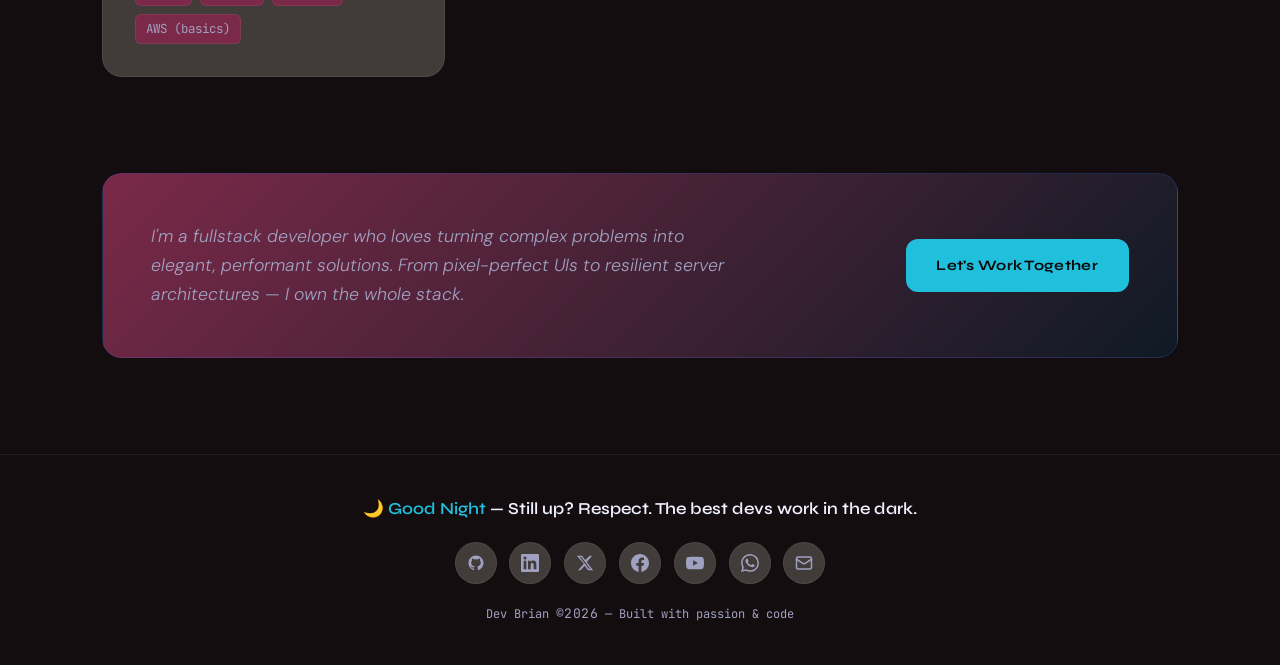
==== commit 1080adaf: "describe your change" ====
--- a/index.html
+++ b/index.html
@@ -91,7 +91,7 @@
         <div class="skills-grid">
 
             <div class="skill-card">
-                <div class="skill-card-icon">🌐</div>
+                <div class="skill-card-icon"></div>
                 <h3>Frontend</h3>
                 <div class="skill-tags">
                     <span>HTML5</span><span>CSS3</span><span>JavaScript</span>
@@ -101,7 +101,7 @@
             </div>
 
             <div class="skill-card">
-                <div class="skill-card-icon">⚙️</div>
+                <div class="skill-card-icon"></div>
                 <h3>Backend</h3>
                 <div class="skill-tags">
                     <span>Node.js</span><span>Express.js</span><span>Python</span>
@@ -111,7 +111,7 @@
             </div>
 
             <div class="skill-card">
-                <div class="skill-card-icon">🗄️</div>
+                <div class="skill-card-icon"></div>
                 <h3>Databases</h3>
                 <div class="skill-tags">
                     <span>PostgreSQL</span><span>MySQL</span><span>MongoDB</span>
@@ -120,7 +120,7 @@
             </div>
 
             <div class="skill-card">
-                <div class="skill-card-icon">🚀</div>
+                <div class="skill-card-icon"></div>
                 <h3>DevOps & Tools</h3>
                 <div class="skill-tags">
                     <span>Git & GitHub</span><span>Docker</span><span>Linux</span>
